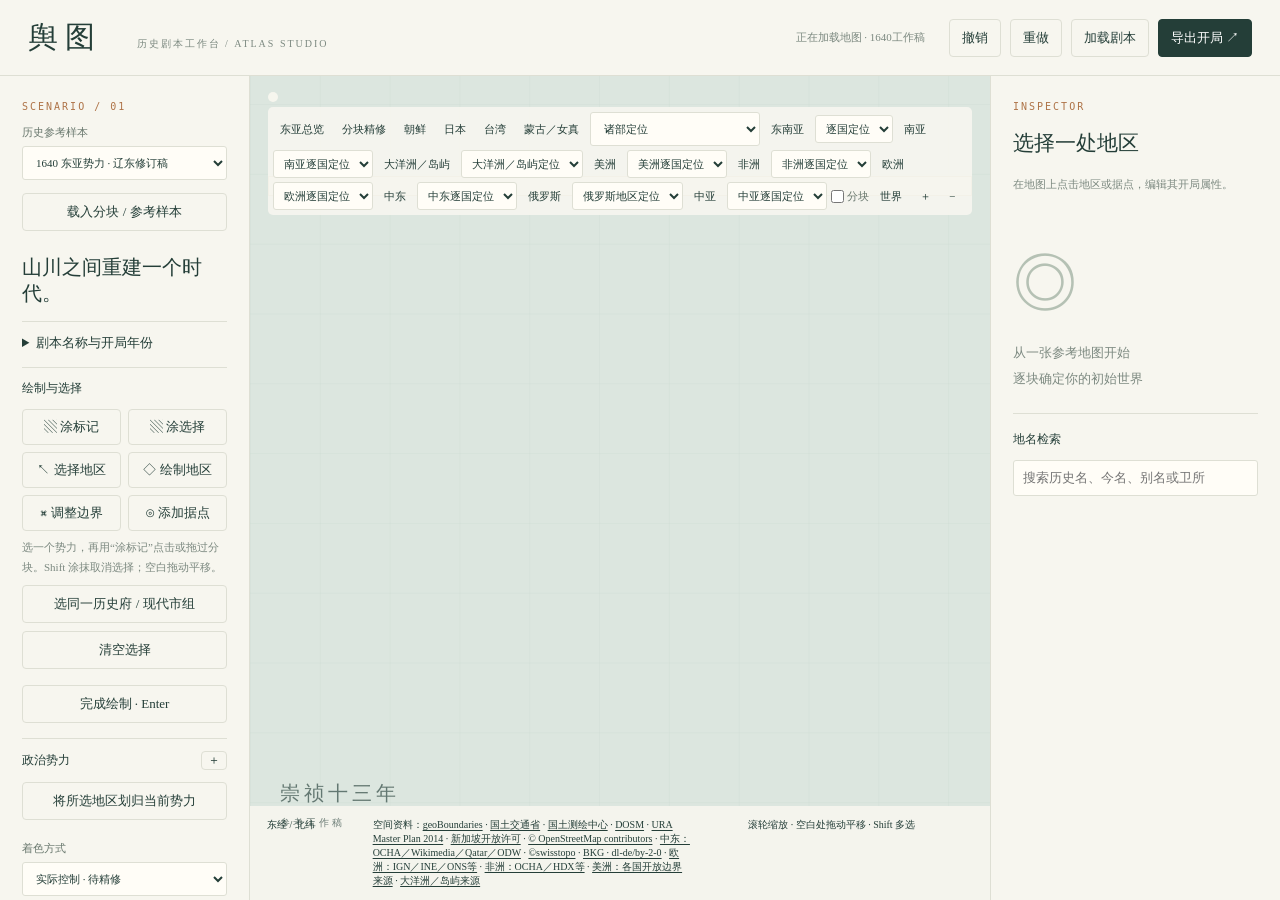
==== public/index.html @ 483e0b93 "Publish yutu historical map editor and minimal runtime data" ====
<!doctype html><html lang="zh-CN"><meta charset="utf-8"><meta name="viewport" content="width=device-width,initial-scale=1"><title>舆图 · 开局地图工作台</title><link rel="icon" href="data:,"><link rel="stylesheet" href="style.css"><body>
<header><div class="brand">舆图 <small>历史剧本工作台 / ATLAS STUDIO</small></div><div class="head-actions"><span id="saveState">本地工作台</span><button id="undo">撤销</button><button id="redo">重做</button><button id="load">加载剧本</button><button class="primary" id="export">导出开局 ↗</button></div></header>
<div class="workspace"><aside class="left"><div class="eyebrow">SCENARIO / 01</div><label>历史参考样本<select id="sample"><option value="eastasia1640">1640 东亚势力 · 辽东修订稿</option><option value="county-blocks">县级选择块 · 现代空间参考</option><option value="ming1626">1626 明／后金 · 政治范围</option><option value="admin1391">1391 行政区域 · 较早参考</option></select></label><button id="useSample" class="wide">载入分块 / 参考样本</button><h1>山川之间<br>重建一个时代。</h1><details class="scenario-settings"><summary>剧本名称与开局年份</summary><label>剧本名称<input id="title"></label><label>开局年份<input id="year" type="number" min="-3000" max="3000"></label></details><div class="section-title">绘制与选择</div><div class="tools"><button data-tool="paint">▧ 涂标记</button><button data-tool="brush">▧ 涂选择</button><button data-tool="select">↖ 选择地区</button><button data-tool="draw">◇ 绘制地区</button><button data-tool="vertex">⌘ 调整边界</button><button data-tool="point">⊙ 添加据点</button></div><p class="muted">选一个势力，再用“涂标记”点击或拖过分块。Shift 涂抹取消选择；空白拖动平移。</p><button id="selectGroup" class="wide">选同一历史府 / 现代市组</button><button id="restore1640" class="wide" hidden>恢复1640更新前的工作稿</button><button id="restorePrevious" class="wide" hidden>恢复切换前的旧稿</button><button id="clearSelection" class="wide">清空选择</button><button id="finish">完成绘制 · Enter</button><div class="section-title">政治势力 <button id="addFaction">＋</button></div><div id="factions"></div><button class="wide" id="assign">将所选地区划归当前势力</button><label>着色方式<select id="mode"><option value="controller">实际控制 · 待精修</option><option value="owner">名义归属 / 参考范围</option></select></label><label>地名显示<select id="labelMode"><option value="historical">历史名称</option><option value="compare">历史名 / 今名对照</option><option value="modern">现代定位名</option></select></label><div class="section-title">资料与指令</div><button class="wide" id="reference">上传参考地图</button><button class="wide" id="geoimport">导入 GeoJSON 地区</button><button class="wide" id="commands">指令工作台</button><p class="muted">政权按1640设置；边界参考年份不同。蒙古诸部、藏地及台湾部界尚未复原；殖民势力据点单列。</p></aside>
<main><div id="datasetBanner"></div><div class="mapbar"><span id="toolHint"></span><div><button id="home">东亚总览</button><button id="countyView">分块精修</button><button id="koreaView">朝鲜</button><button id="japanView">日本</button><button id="taiwanView">台湾</button><button id="mongolView">蒙古／女真</button><select id="northArea" aria-label="按蒙古女真历史地域定位"><option value="">诸部定位</option></select><button id="southeastView">东南亚</button><select id="southeastCountry" aria-label="按现代国家定位东南亚" title="现代国家用于定位；历史政权范围独立编辑"><option value="">逐国定位</option></select><button id="southasiaView">南亚</button><select id="southasiaCountryView" aria-label="按现代国家定位南亚" title="现代国家用于定位；历史政权范围独立编辑"><option value="">南亚逐国定位</option></select><button id="oceaniaView">大洋洲／岛屿</button><select id="oceaniaCountryView" aria-label="大洋洲及偏远岛屿定位"><option value="">大洋洲／岛屿定位</option></select><button id="americasView">美洲</button><select id="americasCountryView" aria-label="美洲逐国及地区定位"><option value="">美洲逐国定位</option></select><button id="africaView">非洲</button><select id="africaCountryView" aria-label="非洲逐国及地区定位"><option value="">非洲逐国定位</option></select><button id="europeView">欧洲</button><select id="europeCountryView" aria-label="欧洲逐国及地区定位"><option value="">欧洲逐国定位</option></select><button id="middleeastView">中东</button><select id="middleeastCountryView" aria-label="中东逐国定位"><option value="">中东逐国定位</option></select><button id="russiaView">俄罗斯</button><select id="russiaAreaView" aria-label="俄罗斯地区定位"><option value="">俄罗斯地区定位</option></select><button id="centralasiaView">中亚</button><select id="centralasiaCountryView" aria-label="按现代国家定位中亚" title="现代国家用于定位；历史政权范围独立编辑"><option value="">中亚逐国定位</option></select><label class="county-switch"><input type="checkbox" id="showCounties">分块</label><button id="world">世界</button><button id="zoomIn">＋</button><button id="zoomOut">−</button></div></div><svg id="map" viewBox="950 340 530 470" aria-label="可编辑历史地图"><defs><pattern id="grid" width="50" height="50" patternUnits="userSpaceOnUse"><path d="M50 0H0V50" fill="none" stroke="#708d8a" stroke-opacity=".13" stroke-width=".5"/></pattern></defs><rect x="-1800" y="0" width="3600" height="1800" fill="#dce6df"/><rect x="-1800" y="0" width="3600" height="1800" fill="url(#grid)"/><g id="land"></g><g id="ref"></g><g id="regions"></g><g id="points"></g><g id="handles"></g><g id="draft"></g></svg><div class="mapfooter"><span id="coords">东经 / 北纬</span><span class="attribution">空间资料：<a href="https://www.geoboundaries.org/" target="_blank" rel="noopener">geoBoundaries</a> · <a href="https://nlftp.mlit.go.jp/ksj/gml/datalist/KsjTmplt-N03-v3_0.html" target="_blank" rel="noopener" title="国土交通省N03，经SmartNews及本工作台加工">国土交通省</a> · <a href="https://data.gov.tw/dataset/7441" target="_blank" rel="noopener">国土测绘中心</a> · <a href="https://github.com/dosm-malaysia/data-open" target="_blank" rel="noopener">DOSM</a> · <a href="https://www.ura.gov.sg/maps/" target="_blank" rel="noopener">URA Master Plan 2014</a> · <a href="https://developers.data.gov.sg/open-data-licence" target="_blank" rel="noopener" title="Contains information from URA Master Plan 2014 Subzone Boundary (No Sea), accessed 12 October 2026 via geoBoundaries, made available under the Singapore Open Data Licence version 1.0">新加坡开放许可</a> · <a href="https://www.openstreetmap.org/copyright" target="_blank" rel="noopener" title="现代省名关联数据，ODbL 1.0">© OpenStreetMap contributors</a> · <a href="sources/index.html" target="_blank" rel="noopener" title="中东源作者、开放许可、原年份及派生GeoJSON">中东：OCHA／Wikimedia／Qatar／ODW</a> · <a href="https://www.swisstopo.admin.ch/en/terms-of-use-free-geodata-and-geoservices" target="_blank" rel="noopener">©swisstopo</a> · <a href="https://www.govdata.de/dl-de/by-2-0" target="_blank" rel="noopener" title="© GeoBasis-DE / BKG (2021), dl-de/by-2-0；数据已简化">BKG · dl-de/by-2-0</a> · <a href="sources/index.html" target="_blank" rel="noopener" title="各国原作者、许可与简化署名；分国开放GeoJSON">欧洲：IGN／INE／ONS等</a> · <a href="sources/index.html" target="_blank" rel="noopener" title="各国原作者、许可、旧年份与分国开放GeoJSON">非洲：OCHA／HDX等</a> · <a href="sources/index.html" target="_blank" rel="noopener">美洲：各国开放边界来源</a> · <a href="sources/index.html" target="_blank" rel="noopener">大洋洲／岛屿来源</a></span><span>滚轮缩放 · 空白处拖动平移 · Shift 多选</span><span id="count"></span></div><div class="notice" id="toast" role="status"></div><div class="map-caption">崇祯十三年 <span>参考工作稿</span></div></main>
<aside class="right"><div class="eyebrow">INSPECTOR</div><h2 id="selectionTitle">选择一处地区</h2><p id="selectionSubtitle" class="muted">在地图上点击地区或据点，编辑其开局属性。</p><form id="inspector" hidden><label id="historicalNameLabel">开局历史名称<input name="historical_name" placeholder="未核实可留空"></label><label>现代定位名<input name="modern_name" placeholder="今名，用于定位与对照"></label><label>别名<textarea name="aliases" rows="2" placeholder="多个名称用分号分隔"></textarea></label><p id="nameNotice" class="muted"></p><details><summary>地名依据与核验</summary><label>名称依据<textarea name="name_source" rows="2" placeholder="资料、卷次、页码或链接"></textarea></label><label>名称可信程度<select name="name_confidence"><option>待考证</option><option>待核验</option><option>大致可信</option><option>已核验</option></select></label></details><label>对象类型<input name="kind" placeholder="城池 / 卫城 / 关隘"></label><label>名义归属<select name="owner"></select></label><label>实际控制<select name="controller"></select></label><label>状态<select name="status"><option>待考证</option><option>稳定控制</option><option>争夺中</option><option>临时占领</option><option>活动范围</option><option>游戏设定</option></select></label><details open><summary>民政体系</summary><label>布政司 / 一级单位<input name="province"></label><label>府 / 州<input name="prefecture"></label><label>县<input name="county"></label></details><details open><summary>军事体系 · 与民政独立</summary><label>都司 / 军事上级<input name="command"></label><label>卫<input name="wei"></label><label>所<input name="suo"></label></details><label>来源与依据<textarea name="source" rows="3"></textarea></label><label>可信程度<select name="confidence"><option>空间参考</option><option>示例</option><option>待核验</option><option>大致可信</option><option>已核验</option></select></label><label>原始记录年代<input name="source_year" readonly></label><p id="recordDates" class="muted"></p><label>制作备注<textarea name="notes" rows="3"></textarea></label><button class="primary wide" type="submit">保存属性</button><button class="danger wide" id="delete" type="button">删除所选对象</button></form><div id="empty"><div class="empty-mark">◎</div><p>从一张参考地图开始<br>逐块确定你的初始世界</p></div><div class="section-title">地名检索</div><input id="search" placeholder="搜索历史名、今名、别名或卫所" aria-label="地名检索"><div id="objectList"></div></aside></div>
<input type="file" id="file" hidden><dialog id="dialog"><h2 id="dialogTitle"></h2><div id="dialogBody"></div><div class="dialog-actions"><button id="dialogClose">取消</button><button class="primary" id="dialogApply">应用</button></div></dialog><script src="loader.js"></script></body></html>
---- public/style.css ----
:root{--ink:#243e38;--muted:#7c8980;--paper:#f7f6ef;--line:#dedfd4;--accent:#ae7347}*{box-sizing:border-box}body{margin:0;background:var(--paper);color:var(--ink);font-family:'Songti SC','Noto Serif CJK SC',serif;font-size:13px}button,input,select,textarea{font:inherit}button{border:1px solid var(--line);background:transparent;color:var(--ink);padding:9px 12px;border-radius:4px;cursor:pointer}button:hover{background:#e9ece3}button.active,.primary{background:var(--ink);color:white;border-color:var(--ink)}button:disabled{opacity:.35;cursor:default}header{height:76px;padding:0 28px;display:flex;align-items:center;justify-content:space-between;border-bottom:1px solid var(--line)}.brand{font-size:30px;letter-spacing:7px}.brand small{font-size:10px;letter-spacing:2px;margin-left:20px;color:var(--muted)}.head-actions{display:flex;gap:9px;align-items:center}#saveState{font-size:11px;color:var(--muted);margin-right:15px}.workspace{display:grid;grid-template-columns:250px minmax(300px,1fr) 290px;height:calc(100vh - 76px)}aside{padding:25px 22px;overflow:auto}.left{border-right:1px solid var(--line)}.right{border-left:1px solid var(--line)}.eyebrow{font:10px monospace;letter-spacing:2px;color:var(--accent)}h1{font-size:27px;font-weight:500;line-height:1.5;margin:16px 0 25px}h2{font-size:21px;font-weight:500}label{display:block;margin:13px 0;color:#68776d;font-size:11px}input,select,textarea{display:block;width:100%;margin-top:6px;background:#fffdf7;border:1px solid var(--line);padding:9px;color:var(--ink);border-radius:3px}textarea{resize:vertical}.section-title{border-top:1px solid var(--line);padding-top:17px;margin:21px 0 12px;font-size:12px;display:flex;justify-content:space-between;align-items:center}.section-title button{padding:0 6px}.tools{display:grid;grid-template-columns:1fr 1fr;gap:7px}.tools button{padding:10px 4px}.wide{width:100%;margin-bottom:8px}#finish{width:100%;margin-top:8px}.faction{width:100%;display:flex;gap:10px;align-items:center;margin-bottom:6px;border-color:transparent;text-align:left}.faction.active{background:#e8ece3;color:var(--ink);border-color:#bdc8b9}.swatch{width:12px;height:12px;border-radius:50%;display:inline-block}.muted{font-size:11px;color:var(--muted);line-height:1.8}main{position:relative;min-width:0;overflow:hidden;background:#dce6df}.mapbar{position:absolute;z-index:2;top:16px;left:18px;right:18px;display:flex;justify-content:space-between;align-items:center;font-size:11px;pointer-events:none}.mapbar div,.mapbar span{pointer-events:auto;background:#f7f6efed;border-radius:5px;padding:5px}.mapbar button{padding:6px 9px;border:0}svg{width:100%;height:100%;touch-action:none;user-select:none}svg text{pointer-events:none;font-size:8px;fill:#344a41;paint-order:stroke;stroke:#f4f2e7;stroke-width:2px;stroke-linejoin:round}path.region{cursor:pointer;stroke:#faf7e9;stroke-width:1;vector-effect:non-scaling-stroke;fill-opacity:.65}path.region.selected{stroke:#183e35;stroke-width:3;fill-opacity:.9}.handle{fill:#fff9e7;stroke:#1d5546;stroke-width:1;cursor:move;vector-effect:non-scaling-stroke}.mapfooter{position:absolute;bottom:0;left:0;right:0;padding:12px 17px;background:#f7f6efea;font-size:10px;display:flex;justify-content:space-between;gap:8px}.map-caption{position:absolute;bottom:70px;left:30px;font-size:26px;letter-spacing:4px;pointer-events:none;opacity:.65}.map-caption span{display:block;font-size:10px;letter-spacing:3px;margin-top:9px}.notice{position:absolute;top:76px;left:50%;transform:translateX(-50%);background:#263f37;color:white;padding:12px 20px;border-radius:5px;display:none;z-index:5;width:max-content;max-width:90%}.empty-mark{font-size:64px;color:#b5c1b4;margin-top:45px}#empty>p{color:var(--muted);line-height:2}.danger{color:#a05746}details{border-top:1px solid var(--line);padding-top:12px;margin-top:18px}summary{cursor:pointer}#objectList{max-height:280px;overflow:auto}#objectList button{display:block;width:100%;text-align:left;border:0;border-bottom:1px solid var(--line)}dialog{border:1px solid var(--line);border-radius:8px;background:var(--paper);color:var(--ink);width:570px;max-width:95vw;padding:28px;max-height:90vh}dialog::backdrop{background:#173b3455}.dialog-actions{display:flex;justify-content:flex-end;gap:10px;margin-top:20px}dialog textarea{font:12px monospace}dialog p{line-height:1.8}code{font-size:11px} @media(max-width:1050px){.workspace{grid-template-columns:210px minmax(280px,1fr) 240px}aside{padding:18px 14px}.brand small{display:none}}@media(max-width:760px){.workspace{grid-template-columns:170px 1fr;height:auto}.right{grid-column:1/-1;max-height:500px}main{height:70vh}header{padding:12px;height:auto;gap:12px;flex-wrap:wrap}.head-actions{flex-wrap:wrap}#saveState{display:none}.mapbar{flex-wrap:wrap;gap:5px}.mapfooter span:nth-child(3){display:none}}

#datasetBanner{position:absolute;z-index:2;left:18px;right:18px;top:64px;background:#fbf6e8e8;border:1px solid #c9b890;padding:9px 12px;font-size:11px;color:#6a6147;pointer-events:none}.map-caption{font-size:20px}svg #points circle{cursor:pointer}

.left h1{font-size:20px;line-height:1.3;margin:15px 0}.left h1 br{display:none}.left .section-title{margin-top:15px;padding-top:12px}.scenario-settings{margin-top:0}.left .muted{margin:7px 0}.tools button{padding:8px 3px}

.county-switch{display:inline-flex;align-items:center;gap:3px;margin:0;font-size:11px}.county-switch input{width:auto;margin:0}path.political-area{fill-opacity:.7;stroke:#665f4a;stroke-width:1.2;stroke-dasharray:4 2}path.cultural-zone{fill-opacity:.35;stroke:#8c8879;stroke-dasharray:2 4}path.county-block{fill-opacity:.2;stroke:#f7f4e9aa;stroke-width:.6}.mapbar>div{display:flex;align-items:center;flex-wrap:wrap;gap:4px}

[hidden]{display:none!important}

/* 第二稿：县块颜色直接表现归属，远景收起细边。 */
path.county-block{fill-opacity:.8;stroke:#f7f4e9;stroke-width:.65}svg.county-overview path.county-block:not(.selected){stroke-width:0}path.county-block.selected{stroke:#183e35;stroke-width:2.5;fill-opacity:1}#datasetBanner{top:100px;font-size:10px}.mapbar{align-items:flex-start;gap:5px;flex-wrap:wrap}.mapbar>span{max-width:100%}

.mapfooter{flex-wrap:wrap}.attribution a{color:inherit;text-underline-offset:2px}

.mapbar #southeastCountry,.mapbar #southasiaCountryView,.mapbar #centralasiaCountryView{display:inline-block;width:auto;max-width:180px;margin:0;padding:6px;font-size:11px}.mapfooter .attribution{max-width:45%}

#northArea{width:170px;display:inline-block;margin:0;font-size:11px;vertical-align:middle}

path.region.marine-block{fill-opacity:.15;stroke:#778c87;stroke-dasharray:4 3}path.region.marine-block.selected{fill-opacity:.35;stroke:#183e35}

.mapbar #russiaAreaView{display:inline-block;width:auto;max-width:190px;margin:0;padding:6px;font-size:11px}

.mapbar #middleeastCountryView{display:inline-block;width:auto;max-width:180px;margin:0;padding:6px;font-size:11px}

.mapbar #europeCountryView{display:inline-block;width:auto;max-width:190px;margin:0;padding:6px;font-size:11px}

.mapbar button{padding:6px 7px}

.mapbar #africaCountryView{display:inline-block;width:auto;max-width:190px;margin:0;padding:6px;font-size:11px}

.mapbar #americasCountryView{display:inline-block;width:auto;max-width:190px;margin:0;padding:6px;font-size:11px}

.mapbar #oceaniaCountryView{display:inline-block;width:auto;max-width:190px;margin:0;padding:6px;font-size:11px}
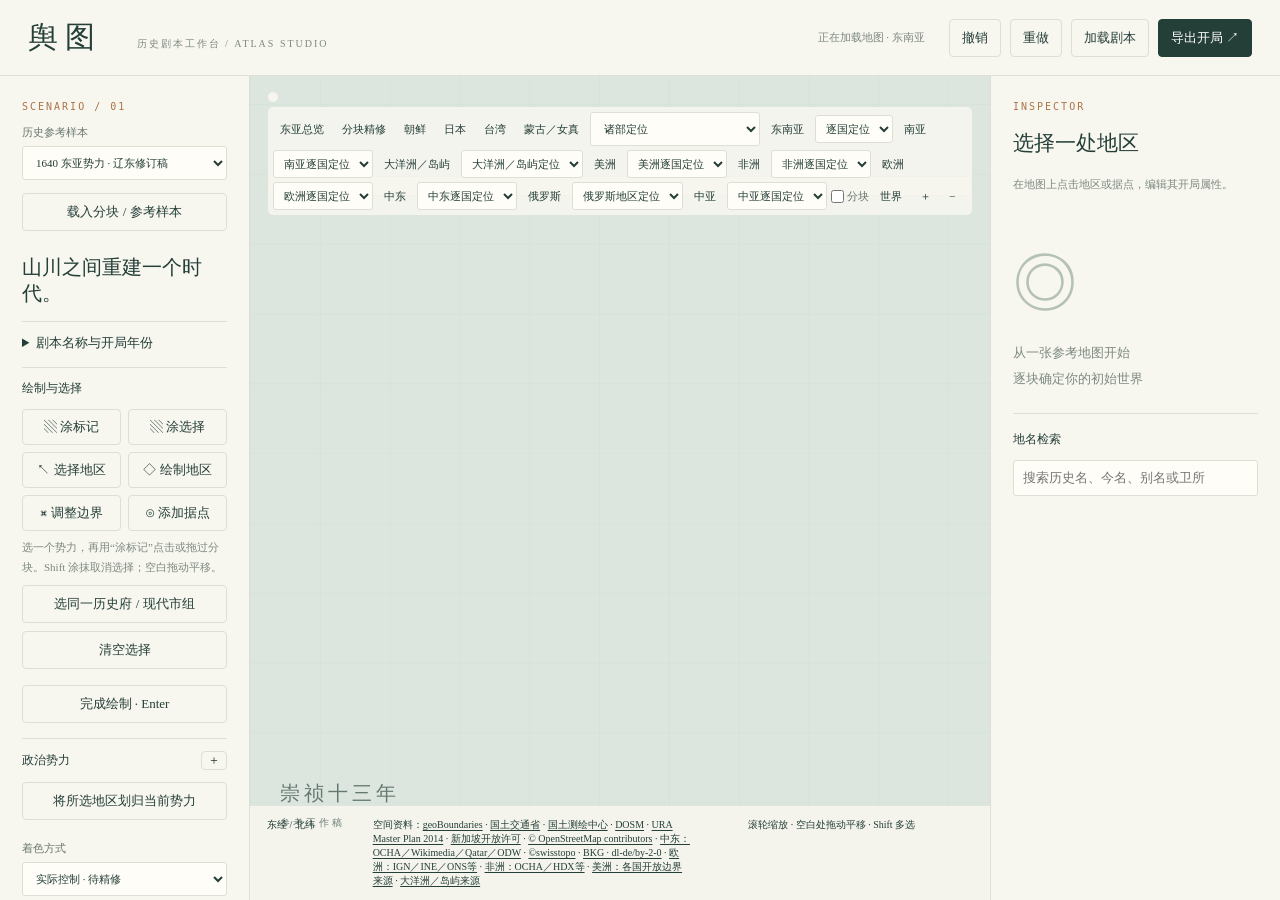
==== commit 2c876823: "Bound parallel map downloads for the hosted demo" ====
--- a/public/index.html
+++ b/public/index.html
@@ -3,4 +3,4 @@
 <div class="workspace"><aside class="left"><div class="eyebrow">SCENARIO / 01</div><label>历史参考样本<select id="sample"><option value="eastasia1640">1640 东亚势力 · 辽东修订稿</option><option value="county-blocks">县级选择块 · 现代空间参考</option><option value="ming1626">1626 明／后金 · 政治范围</option><option value="admin1391">1391 行政区域 · 较早参考</option></select></label><button id="useSample" class="wide">载入分块 / 参考样本</button><h1>山川之间<br>重建一个时代。</h1><details class="scenario-settings"><summary>剧本名称与开局年份</summary><label>剧本名称<input id="title"></label><label>开局年份<input id="year" type="number" min="-3000" max="3000"></label></details><div class="section-title">绘制与选择</div><div class="tools"><button data-tool="paint">▧ 涂标记</button><button data-tool="brush">▧ 涂选择</button><button data-tool="select">↖ 选择地区</button><button data-tool="draw">◇ 绘制地区</button><button data-tool="vertex">⌘ 调整边界</button><button data-tool="point">⊙ 添加据点</button></div><p class="muted">选一个势力，再用“涂标记”点击或拖过分块。Shift 涂抹取消选择；空白拖动平移。</p><button id="selectGroup" class="wide">选同一历史府 / 现代市组</button><button id="restore1640" class="wide" hidden>恢复1640更新前的工作稿</button><button id="restorePrevious" class="wide" hidden>恢复切换前的旧稿</button><button id="clearSelection" class="wide">清空选择</button><button id="finish">完成绘制 · Enter</button><div class="section-title">政治势力 <button id="addFaction">＋</button></div><div id="factions"></div><button class="wide" id="assign">将所选地区划归当前势力</button><label>着色方式<select id="mode"><option value="controller">实际控制 · 待精修</option><option value="owner">名义归属 / 参考范围</option></select></label><label>地名显示<select id="labelMode"><option value="historical">历史名称</option><option value="compare">历史名 / 今名对照</option><option value="modern">现代定位名</option></select></label><div class="section-title">资料与指令</div><button class="wide" id="reference">上传参考地图</button><button class="wide" id="geoimport">导入 GeoJSON 地区</button><button class="wide" id="commands">指令工作台</button><p class="muted">政权按1640设置；边界参考年份不同。蒙古诸部、藏地及台湾部界尚未复原；殖民势力据点单列。</p></aside>
 <main><div id="datasetBanner"></div><div class="mapbar"><span id="toolHint"></span><div><button id="home">东亚总览</button><button id="countyView">分块精修</button><button id="koreaView">朝鲜</button><button id="japanView">日本</button><button id="taiwanView">台湾</button><button id="mongolView">蒙古／女真</button><select id="northArea" aria-label="按蒙古女真历史地域定位"><option value="">诸部定位</option></select><button id="southeastView">东南亚</button><select id="southeastCountry" aria-label="按现代国家定位东南亚" title="现代国家用于定位；历史政权范围独立编辑"><option value="">逐国定位</option></select><button id="southasiaView">南亚</button><select id="southasiaCountryView" aria-label="按现代国家定位南亚" title="现代国家用于定位；历史政权范围独立编辑"><option value="">南亚逐国定位</option></select><button id="oceaniaView">大洋洲／岛屿</button><select id="oceaniaCountryView" aria-label="大洋洲及偏远岛屿定位"><option value="">大洋洲／岛屿定位</option></select><button id="americasView">美洲</button><select id="americasCountryView" aria-label="美洲逐国及地区定位"><option value="">美洲逐国定位</option></select><button id="africaView">非洲</button><select id="africaCountryView" aria-label="非洲逐国及地区定位"><option value="">非洲逐国定位</option></select><button id="europeView">欧洲</button><select id="europeCountryView" aria-label="欧洲逐国及地区定位"><option value="">欧洲逐国定位</option></select><button id="middleeastView">中东</button><select id="middleeastCountryView" aria-label="中东逐国定位"><option value="">中东逐国定位</option></select><button id="russiaView">俄罗斯</button><select id="russiaAreaView" aria-label="俄罗斯地区定位"><option value="">俄罗斯地区定位</option></select><button id="centralasiaView">中亚</button><select id="centralasiaCountryView" aria-label="按现代国家定位中亚" title="现代国家用于定位；历史政权范围独立编辑"><option value="">中亚逐国定位</option></select><label class="county-switch"><input type="checkbox" id="showCounties">分块</label><button id="world">世界</button><button id="zoomIn">＋</button><button id="zoomOut">−</button></div></div><svg id="map" viewBox="950 340 530 470" aria-label="可编辑历史地图"><defs><pattern id="grid" width="50" height="50" patternUnits="userSpaceOnUse"><path d="M50 0H0V50" fill="none" stroke="#708d8a" stroke-opacity=".13" stroke-width=".5"/></pattern></defs><rect x="-1800" y="0" width="3600" height="1800" fill="#dce6df"/><rect x="-1800" y="0" width="3600" height="1800" fill="url(#grid)"/><g id="land"></g><g id="ref"></g><g id="regions"></g><g id="points"></g><g id="handles"></g><g id="draft"></g></svg><div class="mapfooter"><span id="coords">东经 / 北纬</span><span class="attribution">空间资料：<a href="https://www.geoboundaries.org/" target="_blank" rel="noopener">geoBoundaries</a> · <a href="https://nlftp.mlit.go.jp/ksj/gml/datalist/KsjTmplt-N03-v3_0.html" target="_blank" rel="noopener" title="国土交通省N03，经SmartNews及本工作台加工">国土交通省</a> · <a href="https://data.gov.tw/dataset/7441" target="_blank" rel="noopener">国土测绘中心</a> · <a href="https://github.com/dosm-malaysia/data-open" target="_blank" rel="noopener">DOSM</a> · <a href="https://www.ura.gov.sg/maps/" target="_blank" rel="noopener">URA Master Plan 2014</a> · <a href="https://developers.data.gov.sg/open-data-licence" target="_blank" rel="noopener" title="Contains information from URA Master Plan 2014 Subzone Boundary (No Sea), accessed 12 October 2026 via geoBoundaries, made available under the Singapore Open Data Licence version 1.0">新加坡开放许可</a> · <a href="https://www.openstreetmap.org/copyright" target="_blank" rel="noopener" title="现代省名关联数据，ODbL 1.0">© OpenStreetMap contributors</a> · <a href="sources/index.html" target="_blank" rel="noopener" title="中东源作者、开放许可、原年份及派生GeoJSON">中东：OCHA／Wikimedia／Qatar／ODW</a> · <a href="https://www.swisstopo.admin.ch/en/terms-of-use-free-geodata-and-geoservices" target="_blank" rel="noopener">©swisstopo</a> · <a href="https://www.govdata.de/dl-de/by-2-0" target="_blank" rel="noopener" title="© GeoBasis-DE / BKG (2021), dl-de/by-2-0；数据已简化">BKG · dl-de/by-2-0</a> · <a href="sources/index.html" target="_blank" rel="noopener" title="各国原作者、许可与简化署名；分国开放GeoJSON">欧洲：IGN／INE／ONS等</a> · <a href="sources/index.html" target="_blank" rel="noopener" title="各国原作者、许可、旧年份与分国开放GeoJSON">非洲：OCHA／HDX等</a> · <a href="sources/index.html" target="_blank" rel="noopener">美洲：各国开放边界来源</a> · <a href="sources/index.html" target="_blank" rel="noopener">大洋洲／岛屿来源</a></span><span>滚轮缩放 · 空白处拖动平移 · Shift 多选</span><span id="count"></span></div><div class="notice" id="toast" role="status"></div><div class="map-caption">崇祯十三年 <span>参考工作稿</span></div></main>
 <aside class="right"><div class="eyebrow">INSPECTOR</div><h2 id="selectionTitle">选择一处地区</h2><p id="selectionSubtitle" class="muted">在地图上点击地区或据点，编辑其开局属性。</p><form id="inspector" hidden><label id="historicalNameLabel">开局历史名称<input name="historical_name" placeholder="未核实可留空"></label><label>现代定位名<input name="modern_name" placeholder="今名，用于定位与对照"></label><label>别名<textarea name="aliases" rows="2" placeholder="多个名称用分号分隔"></textarea></label><p id="nameNotice" class="muted"></p><details><summary>地名依据与核验</summary><label>名称依据<textarea name="name_source" rows="2" placeholder="资料、卷次、页码或链接"></textarea></label><label>名称可信程度<select name="name_confidence"><option>待考证</option><option>待核验</option><option>大致可信</option><option>已核验</option></select></label></details><label>对象类型<input name="kind" placeholder="城池 / 卫城 / 关隘"></label><label>名义归属<select name="owner"></select></label><label>实际控制<select name="controller"></select></label><label>状态<select name="status"><option>待考证</option><option>稳定控制</option><option>争夺中</option><option>临时占领</option><option>活动范围</option><option>游戏设定</option></select></label><details open><summary>民政体系</summary><label>布政司 / 一级单位<input name="province"></label><label>府 / 州<input name="prefecture"></label><label>县<input name="county"></label></details><details open><summary>军事体系 · 与民政独立</summary><label>都司 / 军事上级<input name="command"></label><label>卫<input name="wei"></label><label>所<input name="suo"></label></details><label>来源与依据<textarea name="source" rows="3"></textarea></label><label>可信程度<select name="confidence"><option>空间参考</option><option>示例</option><option>待核验</option><option>大致可信</option><option>已核验</option></select></label><label>原始记录年代<input name="source_year" readonly></label><p id="recordDates" class="muted"></p><label>制作备注<textarea name="notes" rows="3"></textarea></label><button class="primary wide" type="submit">保存属性</button><button class="danger wide" id="delete" type="button">删除所选对象</button></form><div id="empty"><div class="empty-mark">◎</div><p>从一张参考地图开始<br>逐块确定你的初始世界</p></div><div class="section-title">地名检索</div><input id="search" placeholder="搜索历史名、今名、别名或卫所" aria-label="地名检索"><div id="objectList"></div></aside></div>
-<input type="file" id="file" hidden><dialog id="dialog"><h2 id="dialogTitle"></h2><div id="dialogBody"></div><div class="dialog-actions"><button id="dialogClose">取消</button><button class="primary" id="dialogApply">应用</button></div></dialog><script src="loader.js"></script></body></html>
+<input type="file" id="file" hidden><dialog id="dialog"><h2 id="dialogTitle"></h2><div id="dialogBody"></div><div class="dialog-actions"><button id="dialogClose">取消</button><button class="primary" id="dialogApply">应用</button></div></dialog><script src="loader.js?v=2"></script></body></html>
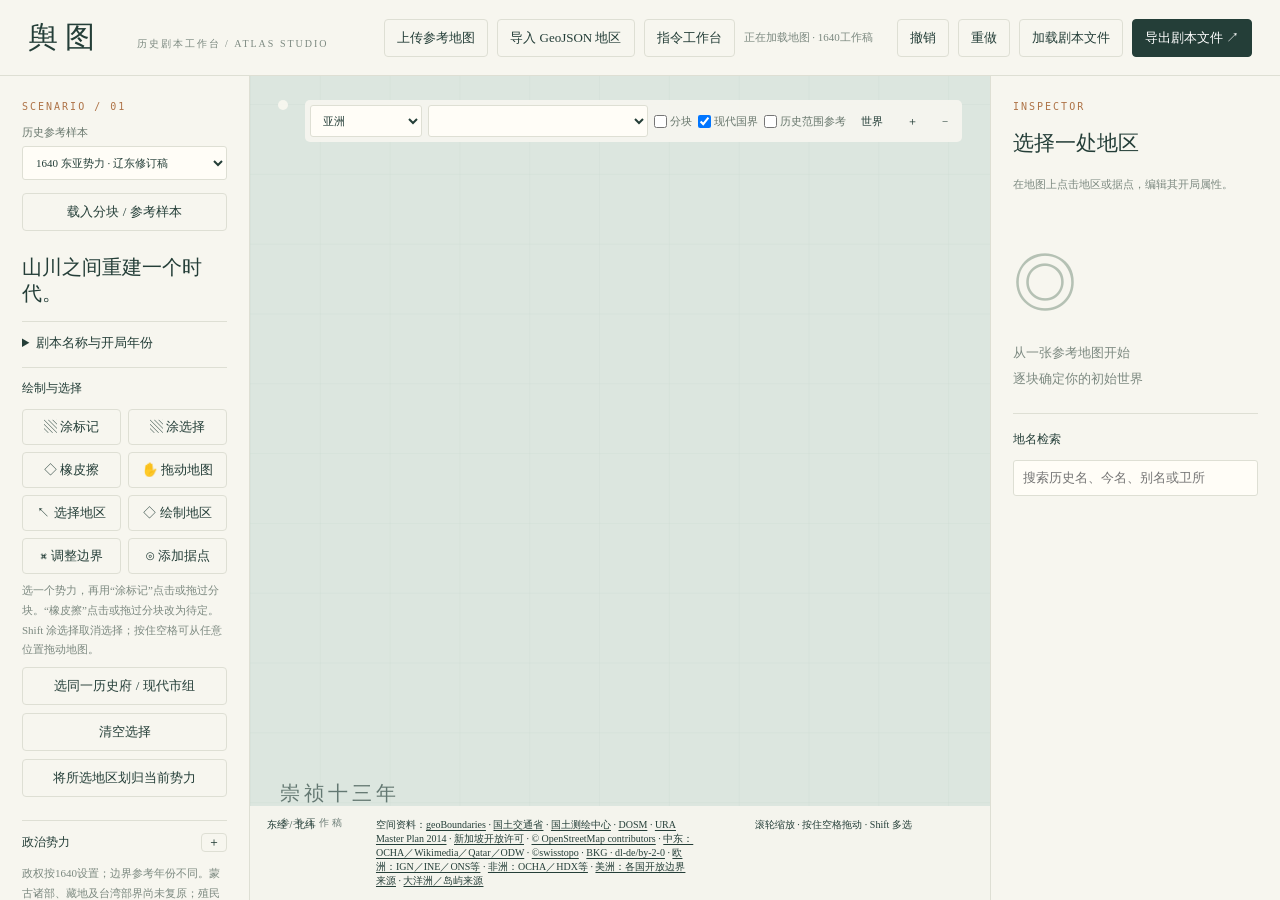
==== commit 1a2f7260: "Update atlas editor, document local usage and retire hosted demo" ====
--- a/public/index.html
+++ b/public/index.html
@@ -1,6 +1,6 @@
-<!doctype html><html lang="zh-CN"><meta charset="utf-8"><meta name="viewport" content="width=device-width,initial-scale=1"><title>舆图 · 开局地图工作台</title><link rel="icon" href="data:,"><link rel="stylesheet" href="style.css"><body>
-<header><div class="brand">舆图 <small>历史剧本工作台 / ATLAS STUDIO</small></div><div class="head-actions"><span id="saveState">本地工作台</span><button id="undo">撤销</button><button id="redo">重做</button><button id="load">加载剧本</button><button class="primary" id="export">导出开局 ↗</button></div></header>
-<div class="workspace"><aside class="left"><div class="eyebrow">SCENARIO / 01</div><label>历史参考样本<select id="sample"><option value="eastasia1640">1640 东亚势力 · 辽东修订稿</option><option value="county-blocks">县级选择块 · 现代空间参考</option><option value="ming1626">1626 明／后金 · 政治范围</option><option value="admin1391">1391 行政区域 · 较早参考</option></select></label><button id="useSample" class="wide">载入分块 / 参考样本</button><h1>山川之间<br>重建一个时代。</h1><details class="scenario-settings"><summary>剧本名称与开局年份</summary><label>剧本名称<input id="title"></label><label>开局年份<input id="year" type="number" min="-3000" max="3000"></label></details><div class="section-title">绘制与选择</div><div class="tools"><button data-tool="paint">▧ 涂标记</button><button data-tool="brush">▧ 涂选择</button><button data-tool="select">↖ 选择地区</button><button data-tool="draw">◇ 绘制地区</button><button data-tool="vertex">⌘ 调整边界</button><button data-tool="point">⊙ 添加据点</button></div><p class="muted">选一个势力，再用“涂标记”点击或拖过分块。Shift 涂抹取消选择；空白拖动平移。</p><button id="selectGroup" class="wide">选同一历史府 / 现代市组</button><button id="restore1640" class="wide" hidden>恢复1640更新前的工作稿</button><button id="restorePrevious" class="wide" hidden>恢复切换前的旧稿</button><button id="clearSelection" class="wide">清空选择</button><button id="finish">完成绘制 · Enter</button><div class="section-title">政治势力 <button id="addFaction">＋</button></div><div id="factions"></div><button class="wide" id="assign">将所选地区划归当前势力</button><label>着色方式<select id="mode"><option value="controller">实际控制 · 待精修</option><option value="owner">名义归属 / 参考范围</option></select></label><label>地名显示<select id="labelMode"><option value="historical">历史名称</option><option value="compare">历史名 / 今名对照</option><option value="modern">现代定位名</option></select></label><div class="section-title">资料与指令</div><button class="wide" id="reference">上传参考地图</button><button class="wide" id="geoimport">导入 GeoJSON 地区</button><button class="wide" id="commands">指令工作台</button><p class="muted">政权按1640设置；边界参考年份不同。蒙古诸部、藏地及台湾部界尚未复原；殖民势力据点单列。</p></aside>
-<main><div id="datasetBanner"></div><div class="mapbar"><span id="toolHint"></span><div><button id="home">东亚总览</button><button id="countyView">分块精修</button><button id="koreaView">朝鲜</button><button id="japanView">日本</button><button id="taiwanView">台湾</button><button id="mongolView">蒙古／女真</button><select id="northArea" aria-label="按蒙古女真历史地域定位"><option value="">诸部定位</option></select><button id="southeastView">东南亚</button><select id="southeastCountry" aria-label="按现代国家定位东南亚" title="现代国家用于定位；历史政权范围独立编辑"><option value="">逐国定位</option></select><button id="southasiaView">南亚</button><select id="southasiaCountryView" aria-label="按现代国家定位南亚" title="现代国家用于定位；历史政权范围独立编辑"><option value="">南亚逐国定位</option></select><button id="oceaniaView">大洋洲／岛屿</button><select id="oceaniaCountryView" aria-label="大洋洲及偏远岛屿定位"><option value="">大洋洲／岛屿定位</option></select><button id="americasView">美洲</button><select id="americasCountryView" aria-label="美洲逐国及地区定位"><option value="">美洲逐国定位</option></select><button id="africaView">非洲</button><select id="africaCountryView" aria-label="非洲逐国及地区定位"><option value="">非洲逐国定位</option></select><button id="europeView">欧洲</button><select id="europeCountryView" aria-label="欧洲逐国及地区定位"><option value="">欧洲逐国定位</option></select><button id="middleeastView">中东</button><select id="middleeastCountryView" aria-label="中东逐国定位"><option value="">中东逐国定位</option></select><button id="russiaView">俄罗斯</button><select id="russiaAreaView" aria-label="俄罗斯地区定位"><option value="">俄罗斯地区定位</option></select><button id="centralasiaView">中亚</button><select id="centralasiaCountryView" aria-label="按现代国家定位中亚" title="现代国家用于定位；历史政权范围独立编辑"><option value="">中亚逐国定位</option></select><label class="county-switch"><input type="checkbox" id="showCounties">分块</label><button id="world">世界</button><button id="zoomIn">＋</button><button id="zoomOut">−</button></div></div><svg id="map" viewBox="950 340 530 470" aria-label="可编辑历史地图"><defs><pattern id="grid" width="50" height="50" patternUnits="userSpaceOnUse"><path d="M50 0H0V50" fill="none" stroke="#708d8a" stroke-opacity=".13" stroke-width=".5"/></pattern></defs><rect x="-1800" y="0" width="3600" height="1800" fill="#dce6df"/><rect x="-1800" y="0" width="3600" height="1800" fill="url(#grid)"/><g id="land"></g><g id="ref"></g><g id="regions"></g><g id="points"></g><g id="handles"></g><g id="draft"></g></svg><div class="mapfooter"><span id="coords">东经 / 北纬</span><span class="attribution">空间资料：<a href="https://www.geoboundaries.org/" target="_blank" rel="noopener">geoBoundaries</a> · <a href="https://nlftp.mlit.go.jp/ksj/gml/datalist/KsjTmplt-N03-v3_0.html" target="_blank" rel="noopener" title="国土交通省N03，经SmartNews及本工作台加工">国土交通省</a> · <a href="https://data.gov.tw/dataset/7441" target="_blank" rel="noopener">国土测绘中心</a> · <a href="https://github.com/dosm-malaysia/data-open" target="_blank" rel="noopener">DOSM</a> · <a href="https://www.ura.gov.sg/maps/" target="_blank" rel="noopener">URA Master Plan 2014</a> · <a href="https://developers.data.gov.sg/open-data-licence" target="_blank" rel="noopener" title="Contains information from URA Master Plan 2014 Subzone Boundary (No Sea), accessed 12 October 2026 via geoBoundaries, made available under the Singapore Open Data Licence version 1.0">新加坡开放许可</a> · <a href="https://www.openstreetmap.org/copyright" target="_blank" rel="noopener" title="现代省名关联数据，ODbL 1.0">© OpenStreetMap contributors</a> · <a href="sources/index.html" target="_blank" rel="noopener" title="中东源作者、开放许可、原年份及派生GeoJSON">中东：OCHA／Wikimedia／Qatar／ODW</a> · <a href="https://www.swisstopo.admin.ch/en/terms-of-use-free-geodata-and-geoservices" target="_blank" rel="noopener">©swisstopo</a> · <a href="https://www.govdata.de/dl-de/by-2-0" target="_blank" rel="noopener" title="© GeoBasis-DE / BKG (2021), dl-de/by-2-0；数据已简化">BKG · dl-de/by-2-0</a> · <a href="sources/index.html" target="_blank" rel="noopener" title="各国原作者、许可与简化署名；分国开放GeoJSON">欧洲：IGN／INE／ONS等</a> · <a href="sources/index.html" target="_blank" rel="noopener" title="各国原作者、许可、旧年份与分国开放GeoJSON">非洲：OCHA／HDX等</a> · <a href="sources/index.html" target="_blank" rel="noopener">美洲：各国开放边界来源</a> · <a href="sources/index.html" target="_blank" rel="noopener">大洋洲／岛屿来源</a></span><span>滚轮缩放 · 空白处拖动平移 · Shift 多选</span><span id="count"></span></div><div class="notice" id="toast" role="status"></div><div class="map-caption">崇祯十三年 <span>参考工作稿</span></div></main>
+<!doctype html><html lang="zh-CN"><meta charset="utf-8"><meta name="viewport" content="width=device-width,initial-scale=1"><title>舆图 · 开局地图工作台</title><link rel="icon" href="data:,"><link rel="stylesheet" href="style.css?v=modern-countries-1"><body>
+<header><div class="brand">舆图 <small>历史剧本工作台 / ATLAS STUDIO</small></div><div class="head-actions"><button id="reference">上传参考地图</button><button id="geoimport">导入 GeoJSON 地区</button><button id="commands">指令工作台</button><span id="saveState">本地工作台</span><button id="undo">撤销</button><button id="redo">重做</button><button id="load" title="打开以前导出的JSON剧本文件，替换当前工作稿">加载剧本文件</button><button class="primary" id="export" title="下载当前地图边界、标色、势力和属性为JSON文件">导出剧本文件 ↗</button></div></header>
+<div class="workspace"><aside class="left"><div class="eyebrow">SCENARIO / 01</div><label>历史参考样本<select id="sample"><option value="eastasia1640">1640 东亚势力 · 辽东修订稿</option><option value="county-blocks">县级选择块 · 现代空间参考</option><option value="ming1626">1626 明／后金 · 政治范围</option><option value="admin1391">1391 行政区域 · 较早参考</option></select></label><button id="useSample" class="wide">载入分块 / 参考样本</button><h1>山川之间<br>重建一个时代。</h1><details class="scenario-settings"><summary>剧本名称与开局年份</summary><label>剧本名称<input id="title"></label><label>开局年份<input id="year" type="number" min="-3000" max="3000"></label></details><div class="section-title">绘制与选择</div><div class="tools"><button data-tool="paint">▧ 涂标记</button><button data-tool="brush">▧ 涂选择</button><button data-tool="eraser">◇ 橡皮擦</button><button data-tool="pan">✋ 拖动地图</button><button data-tool="select">↖ 选择地区</button><button data-tool="draw">◇ 绘制地区</button><button data-tool="vertex">⌘ 调整边界</button><button data-tool="point">⊙ 添加据点</button></div><p class="muted">选一个势力，再用“涂标记”点击或拖过分块。“橡皮擦”点击或拖过分块改为待定。Shift 涂选择取消选择；按住空格可从任意位置拖动地图。</p><button id="selectGroup" class="wide">选同一历史府 / 现代市组</button><button id="restore1640" class="wide" hidden>恢复1640更新前的工作稿</button><button id="restorePrevious" class="wide" hidden>恢复切换前的旧稿</button><button id="clearSelection" class="wide">清空选择</button><button id="finish" hidden>完成绘制 · Enter</button><button class="wide" id="assign">将所选地区划归当前势力</button><div id="displaySettings" hidden style="display:none"><label>着色方式<select id="mode"><option value="controller">实际控制 · 待精修</option><option value="owner">名义归属 / 参考范围</option></select></label><label>地名显示<select id="labelMode"><option value="historical">历史名称</option><option value="compare">历史名 / 今名对照</option><option value="modern">现代定位名</option></select></label></div><div class="section-title">政治势力 <button id="addFaction">＋</button></div><div id="factions"></div><p class="muted">政权按1640设置；边界参考年份不同。蒙古诸部、藏地及台湾部界尚未复原；殖民势力据点单列。</p></aside>
+<main><div class="mapbar"><span id="toolHint"></span><div><select id="continentNav" aria-label="大洲定位"><option value="asia">亚洲</option><option value="europe">欧洲</option><option value="africa">非洲</option><option value="americas">美洲</option><option value="oceania">大洋洲／南极</option></select><select id="destinationNav" aria-label="区域或国家定位"></select><div id="legacyNavigation" hidden><button id="home">东亚总览</button><button id="countyView">分块精修</button><button id="koreaView">朝鲜</button><button id="japanView">日本</button><button id="taiwanView">台湾</button><button id="mongolView">蒙古／女真</button><select id="northArea" aria-label="按蒙古女真历史地域定位"><option value="">诸部定位</option></select><button id="southeastView">东南亚</button><select id="southeastCountry" aria-label="按现代国家定位东南亚" title="现代国家用于定位；历史政权范围独立编辑"><option value="">逐国定位</option></select><button id="southasiaView">南亚</button><select id="southasiaCountryView" aria-label="按现代国家定位南亚" title="现代国家用于定位；历史政权范围独立编辑"><option value="">南亚逐国定位</option></select><button id="oceaniaView">大洋洲／岛屿</button><select id="oceaniaCountryView" aria-label="大洋洲及偏远岛屿定位"><option value="">大洋洲／岛屿定位</option></select><button id="americasView">美洲</button><select id="americasCountryView" aria-label="美洲逐国及地区定位"><option value="">美洲逐国定位</option></select><button id="africaView">非洲</button><select id="africaCountryView" aria-label="非洲逐国及地区定位"><option value="">非洲逐国定位</option></select><button id="europeView">欧洲</button><select id="europeCountryView" aria-label="欧洲逐国及地区定位"><option value="">欧洲逐国定位</option></select><button id="middleeastView">中东</button><select id="middleeastCountryView" aria-label="中东逐国定位"><option value="">中东逐国定位</option></select><button id="russiaView">俄罗斯</button><select id="russiaAreaView" aria-label="俄罗斯地区定位"><option value="">俄罗斯地区定位</option></select><button id="centralasiaView">中亚</button><select id="centralasiaCountryView" aria-label="按现代国家定位中亚" title="现代国家用于定位；历史政权范围独立编辑"><option value="">中亚逐国定位</option></select></div><label class="county-switch"><input type="checkbox" id="showCounties">分块</label><label class="county-switch" title="半透明现代国家边界，仅供定位参考"><input type="checkbox" id="showModernCountries" checked>现代国界</label><label class="county-switch" title="旧势力范围仅作参考，不拦截地块选择"><input type="checkbox" id="showReferenceAreas">历史范围参考</label><button id="world">世界</button><button id="zoomIn">＋</button><button id="zoomOut">−</button></div></div><svg id="map" viewBox="950 340 530 470" aria-label="可编辑历史地图"><defs><pattern id="grid" width="50" height="50" patternUnits="userSpaceOnUse"><path d="M50 0H0V50" fill="none" stroke="#708d8a" stroke-opacity=".13" stroke-width=".5"/></pattern></defs><rect x="-1800" y="0" width="3600" height="1800" fill="#dce6df"/><rect x="-1800" y="0" width="3600" height="1800" fill="url(#grid)"/><g id="land"></g><g id="modernCountries" pointer-events="none"></g><g id="ref"></g><g id="regions"></g><g id="points"></g><g id="handles"></g><g id="draft"></g></svg><div class="mapfooter"><span id="coords">东经 / 北纬</span><span class="attribution">空间资料：<a href="https://www.geoboundaries.org/" target="_blank" rel="noopener">geoBoundaries</a> · <a href="https://nlftp.mlit.go.jp/ksj/gml/datalist/KsjTmplt-N03-v3_0.html" target="_blank" rel="noopener" title="国土交通省N03，经SmartNews及本工作台加工">国土交通省</a> · <a href="https://data.gov.tw/dataset/7441" target="_blank" rel="noopener">国土测绘中心</a> · <a href="https://github.com/dosm-malaysia/data-open" target="_blank" rel="noopener">DOSM</a> · <a href="https://www.ura.gov.sg/maps/" target="_blank" rel="noopener">URA Master Plan 2014</a> · <a href="https://developers.data.gov.sg/open-data-licence" target="_blank" rel="noopener" title="Contains information from URA Master Plan 2014 Subzone Boundary (No Sea), accessed 12 October 2026 via geoBoundaries, made available under the Singapore Open Data Licence version 1.0">新加坡开放许可</a> · <a href="https://www.openstreetmap.org/copyright" target="_blank" rel="noopener" title="现代省名关联数据，ODbL 1.0">© OpenStreetMap contributors</a> · <a href="sources/middleeast-blocks.sources.json" target="_blank" rel="noopener" title="中东源作者、开放许可、原年份及派生GeoJSON">中东：OCHA／Wikimedia／Qatar／ODW</a> · <a href="https://www.swisstopo.admin.ch/en/terms-of-use-free-geodata-and-geoservices" target="_blank" rel="noopener">©swisstopo</a> · <a href="https://www.govdata.de/dl-de/by-2-0" target="_blank" rel="noopener" title="© GeoBasis-DE / BKG (2021), dl-de/by-2-0；数据已简化">BKG · dl-de/by-2-0</a> · <a href="sources/europe-blocks.sources.json" target="_blank" rel="noopener" title="各国原作者、许可与简化署名；分国开放GeoJSON">欧洲：IGN／INE／ONS等</a> · <a href="sources/africa-blocks.sources.json" target="_blank" rel="noopener" title="各国原作者、许可、旧年份与分国开放GeoJSON">非洲：OCHA／HDX等</a> · <a href="sources/americas-blocks.sources.json" target="_blank" rel="noopener">美洲：各国开放边界来源</a> · <a href="sources/oceania-blocks.sources.json" target="_blank" rel="noopener">大洋洲／岛屿来源</a></span><span>滚轮缩放 · 按住空格拖动 · Shift 多选</span><span id="count"></span></div><div class="notice" id="toast" role="status"></div><div class="map-caption">崇祯十三年 <span>参考工作稿</span></div></main>
 <aside class="right"><div class="eyebrow">INSPECTOR</div><h2 id="selectionTitle">选择一处地区</h2><p id="selectionSubtitle" class="muted">在地图上点击地区或据点，编辑其开局属性。</p><form id="inspector" hidden><label id="historicalNameLabel">开局历史名称<input name="historical_name" placeholder="未核实可留空"></label><label>现代定位名<input name="modern_name" placeholder="今名，用于定位与对照"></label><label>别名<textarea name="aliases" rows="2" placeholder="多个名称用分号分隔"></textarea></label><p id="nameNotice" class="muted"></p><details><summary>地名依据与核验</summary><label>名称依据<textarea name="name_source" rows="2" placeholder="资料、卷次、页码或链接"></textarea></label><label>名称可信程度<select name="name_confidence"><option>待考证</option><option>待核验</option><option>大致可信</option><option>已核验</option></select></label></details><label>对象类型<input name="kind" placeholder="城池 / 卫城 / 关隘"></label><label>名义归属<select name="owner"></select></label><label>实际控制<select name="controller"></select></label><label>状态<select name="status"><option>待考证</option><option>稳定控制</option><option>争夺中</option><option>临时占领</option><option>活动范围</option><option>游戏设定</option></select></label><details open><summary>民政体系</summary><label>布政司 / 一级单位<input name="province"></label><label>府 / 州<input name="prefecture"></label><label>县<input name="county"></label></details><details open><summary>军事体系 · 与民政独立</summary><label>都司 / 军事上级<input name="command"></label><label>卫<input name="wei"></label><label>所<input name="suo"></label></details><label>来源与依据<textarea name="source" rows="3"></textarea></label><label>可信程度<select name="confidence"><option>空间参考</option><option>示例</option><option>待核验</option><option>大致可信</option><option>已核验</option></select></label><label>原始记录年代<input name="source_year" readonly></label><p id="recordDates" class="muted"></p><label>制作备注<textarea name="notes" rows="3"></textarea></label><button class="primary wide" type="submit">保存属性</button><button class="danger wide" id="delete" type="button">删除所选对象</button></form><div id="empty"><div class="empty-mark">◎</div><p>从一张参考地图开始<br>逐块确定你的初始世界</p></div><div class="section-title">地名检索</div><input id="search" placeholder="搜索历史名、今名、别名或卫所" aria-label="地名检索"><div id="objectList"></div></aside></div>
-<input type="file" id="file" hidden><dialog id="dialog"><h2 id="dialogTitle"></h2><div id="dialogBody"></div><div class="dialog-actions"><button id="dialogClose">取消</button><button class="primary" id="dialogApply">应用</button></div></dialog><script src="loader.js?v=2"></script></body></html>
+<input type="file" id="file" hidden><dialog id="dialog"><h2 id="dialogTitle"></h2><div id="dialogBody"></div><div class="dialog-actions"><button id="dialogClose">取消</button><button class="primary" id="dialogApply">应用</button></div></dialog><script src="loader.js?v=local-20261013"></script></body></html>
--- a/public/style.css
+++ b/public/style.css
@@ -32,3 +32,11 @@
 .mapbar #americasCountryView{display:inline-block;width:auto;max-width:190px;margin:0;padding:6px;font-size:11px}
 
 .mapbar #oceaniaCountryView{display:inline-block;width:auto;max-width:190px;margin:0;padding:6px;font-size:11px}
+
+.faction{padding:0 10px;min-height:38px;border:1px solid transparent;border-radius:4px;gap:10px}.faction .swatch{position:relative;flex:0 0 12px;cursor:pointer}.swatch input[type="color"]{position:absolute;inset:-5px;width:22px;height:22px;min-height:0;padding:0;opacity:0;cursor:pointer}.swatch:focus-within{outline:2px solid var(--ink);outline-offset:3px}.faction-name{flex:1;min-width:0;border:0;background:transparent;text-align:left;padding:10px 0;color:inherit}.faction-name:hover{background:transparent}
+
+#map.pan-ready,#map.pan-ready *{cursor:grab!important}#map.panning,#map.panning *{cursor:grabbing!important}#map{touch-action:none}
+
+#legacyNavigation[hidden]{display:none!important}.mapbar #continentNav{width:112px}.mapbar #destinationNav{width:220px;max-width:35vw}.mapbar select{margin:0;min-height:32px;padding:5px 8px}.mapbar button{padding:5px 9px}.mapbar{padding:8px 10px}.mapbar>span{font-size:11px}.mapbar>div{gap:6px}
+
+#modernCountries,#modernCountries *{pointer-events:none}.modern-country{fill-opacity:.18;stroke:#53675f;stroke-opacity:.65;stroke-width:.8;stroke-linejoin:round}
